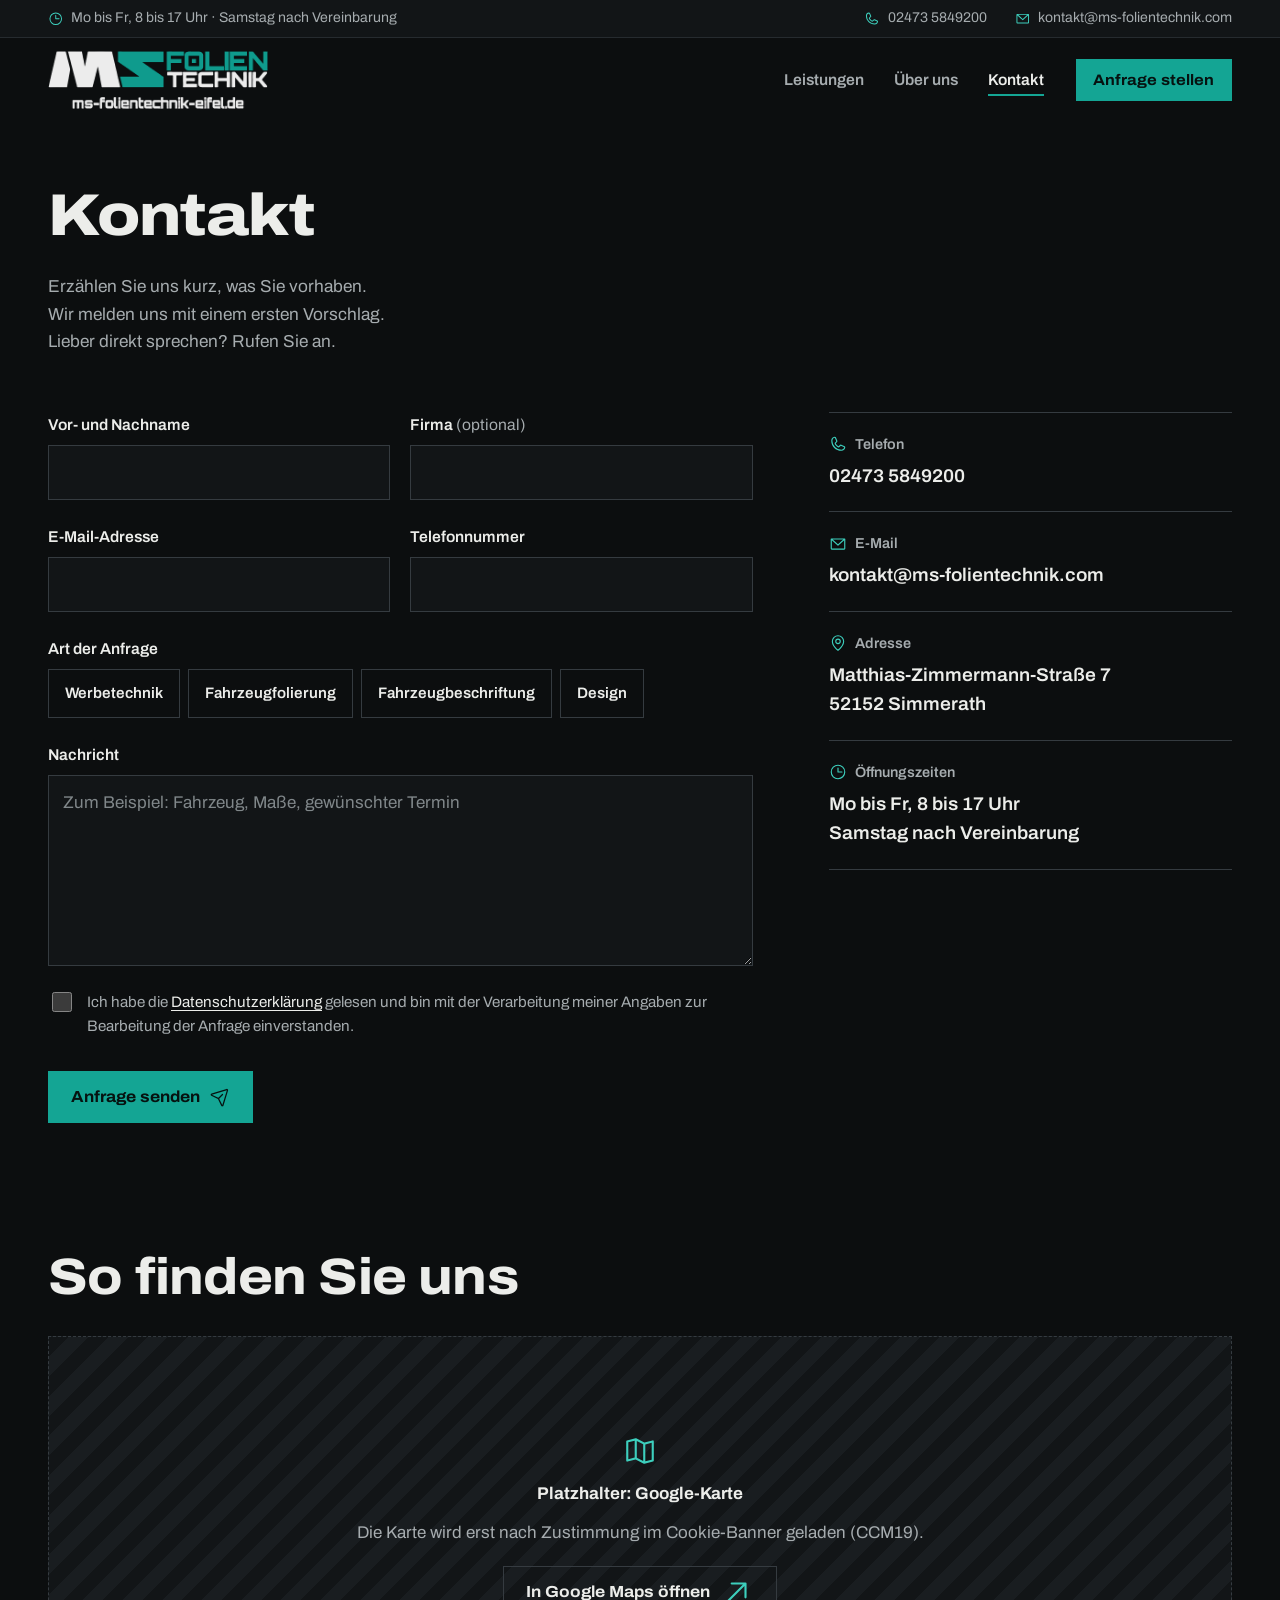
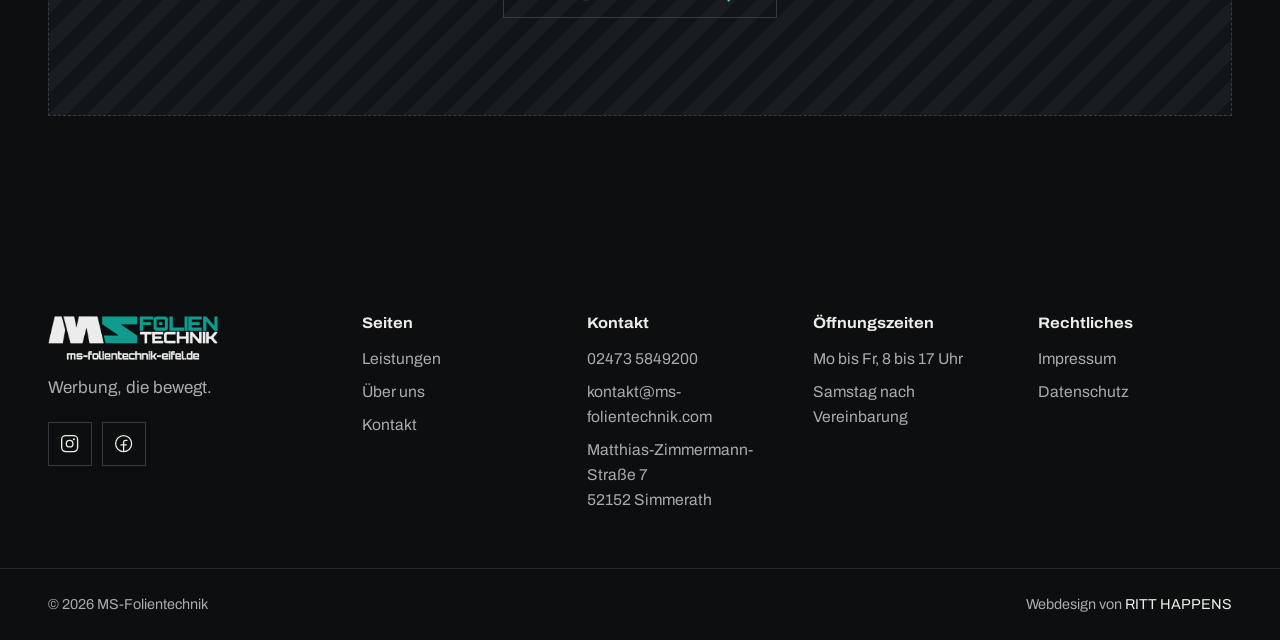
==== kontakt.html @ 41f5b74d "Über uns und Kontakt mit Formular, Öffnungszeiten im Footer, Bildplatzhalter Co-Authored-By: Claude " ====
<!doctype html>
<html lang="de">
<head>
  <meta charset="utf-8">
  <meta name="viewport" content="width=device-width, initial-scale=1">
  <title>Kontakt | MS-Folientechnik Simmerath</title>
  <meta name="description" content="Kontakt zu MS-Folientechnik in Simmerath: Telefon 02473 5849200, kontakt@ms-folientechnik.com, Matthias-Zimmermann-Straße 7. Jetzt Anfrage stellen.">
  <meta name="theme-color" content="#0c0e0f">
  <meta property="og:title" content="Kontakt | MS-Folientechnik Simmerath">
  <meta property="og:description" content="Fahrzeugfolierung und Werbetechnik aus Simmerath in der Eifel.">
  <meta property="og:image" content="assets/img/ms-firmenfahrzeug-1200.webp">
  <link rel="preload" href="assets/fonts/archivo-var.woff2" as="font" type="font/woff2" crossorigin>
  <link rel="stylesheet" href="assets/css/style.css">
  <script>document.documentElement.classList.add('js');</script>
</head>
<body>
  <a class="skip" href="#inhalt">Zum Inhalt springen</a>

  <header class="site-header" data-header>
    <div class="topbar">
      <div class="shell topbar-inner">
        <p class="topbar-hours">
          <svg class="ico" aria-hidden="true"><use href="assets/img/icons.svg#i-clock"/></svg>
          <span>Mo bis Fr, 8 bis 17 Uhr<span class="topbar-sat"> · Samstag nach Vereinbarung</span></span>
        </p>
        <div class="topbar-contact">
          <a href="tel:+4924735849200">
            <svg class="ico" aria-hidden="true"><use href="assets/img/icons.svg#i-phone"/></svg>
            <span>02473 5849200</span>
          </a>
          <a class="topbar-mail" href="mailto:kontakt@ms-folientechnik.com">
            <svg class="ico" aria-hidden="true"><use href="assets/img/icons.svg#i-envelope-simple"/></svg>
            <span>kontakt@ms-folientechnik.com</span>
          </a>
        </div>
      </div>
    </div>
    <div class="shell header-inner">
      <a class="brand" href="index.html" aria-label="MS-Folientechnik, zur Startseite">
        <img src="assets/img/ms-folientechnik-logo-480.png" width="480" height="126" alt="MS-Folientechnik">
      </a>
      <nav class="nav" aria-label="Hauptnavigation">
        <ul class="nav-list" id="nav-list">
          <li><a href="leistungen.html">Leistungen</a></li>
          <li><a href="ueber-uns.html">Über uns</a></li>
          <li><a href="kontakt.html" aria-current="page">Kontakt</a></li>
          <li class="nav-mobile-only"><a href="tel:+4924735849200">02473 5849200</a></li>
        </ul>
      </nav>
      <div class="header-actions">
        <a class="btn btn-primary btn-sm" href="kontakt.html">Anfrage stellen</a>
        <button class="nav-toggle" type="button" aria-expanded="false" aria-controls="nav-list" data-nav-toggle>
          <svg class="ico ico-open" aria-hidden="true"><use href="assets/img/icons.svg#i-list"/></svg>
          <svg class="ico ico-close" aria-hidden="true"><use href="assets/img/icons.svg#i-x"/></svg>
          <span class="sr-only">Menü</span>
        </button>
      </div>
    </div>
  </header>
  <div class="header-sentinel" data-header-sentinel aria-hidden="true"></div>

    <main id="inhalt">

    <section class="contact-page" aria-labelledby="page-title">
      <div class="shell">
        <div class="contact-page-head">
          <h1 id="page-title" class="page-title">Kontakt</h1>
          <p class="hero-lead">Erzählen Sie uns kurz, was Sie vorhaben. Wir melden uns mit einem ersten Vorschlag. Lieber direkt sprechen? Rufen Sie an.</p>
        </div>

        <div class="contact-page-grid">
          <form class="form" action="#" method="post" novalidate data-form>
            <div class="form-success" role="status" tabindex="-1" hidden data-form-success>
              <svg class="ico" aria-hidden="true"><use href="assets/img/icons.svg#i-check-circle"/></svg>
              <div>
                <strong>Danke für Ihre Anfrage.</strong>
                <p>Wir melden uns so bald wie möglich bei Ihnen.</p>
              </div>
            </div>

            <div class="form-grid">
              <div class="field">
                <label for="f-name">Vor- und Nachname</label>
                <input id="f-name" name="name" type="text" autocomplete="name" required>
                <p class="field-error" id="f-name-err" hidden>Bitte geben Sie Ihren Namen an.</p>
              </div>
              <div class="field">
                <label for="f-company">Firma <span class="opt">(optional)</span></label>
                <input id="f-company" name="firma" type="text" autocomplete="organization">
              </div>
              <div class="field">
                <label for="f-mail">E-Mail-Adresse</label>
                <input id="f-mail" name="email" type="email" autocomplete="email" required>
                <p class="field-error" id="f-mail-err" hidden>Bitte geben Sie eine gültige E-Mail-Adresse an.</p>
              </div>
              <div class="field">
                <label for="f-phone">Telefonnummer</label>
                <input id="f-phone" name="telefon" type="tel" autocomplete="tel" required>
                <p class="field-error" id="f-phone-err" hidden>Bitte geben Sie eine Telefonnummer an, unter der wir Sie erreichen.</p>
              </div>
              <fieldset class="field field-full">
                <legend>Art der Anfrage</legend>
                <div class="choices">
                  <label class="choice"><input type="radio" name="art" value="Werbetechnik" required><span>Werbetechnik</span></label>
                  <label class="choice"><input type="radio" name="art" value="Fahrzeugfolierung"><span>Fahrzeugfolierung</span></label>
                  <label class="choice"><input type="radio" name="art" value="Fahrzeugbeschriftung"><span>Fahrzeugbeschriftung</span></label>
                  <label class="choice"><input type="radio" name="art" value="Design"><span>Design</span></label>
                </div>
                <p class="field-error" id="f-art-err" hidden>Bitte wählen Sie aus, worum es geht.</p>
              </fieldset>
              <div class="field field-full">
                <label for="f-msg">Nachricht</label>
                <textarea id="f-msg" name="nachricht" rows="6" required placeholder="Zum Beispiel: Fahrzeug, Maße, gewünschter Termin"></textarea>
                <p class="field-error" id="f-msg-err" hidden>Bitte beschreiben Sie kurz Ihr Anliegen.</p>
              </div>
              <div class="field field-full">
                <label class="check">
                  <input type="checkbox" name="datenschutz" required>
                  <span>Ich habe die <a href="datenschutz.html">Datenschutzerklärung</a> gelesen und bin mit der Verarbeitung meiner Angaben zur Bearbeitung der Anfrage einverstanden.</span>
                </label>
                <p class="field-error" id="f-dsgvo-err" hidden>Bitte bestätigen Sie die Datenschutzerklärung.</p>
              </div>
            </div>
            <button class="btn btn-primary form-submit" type="submit">
              Anfrage senden
              <svg class="ico" aria-hidden="true"><use href="assets/img/icons.svg#i-paper-plane-tilt"/></svg>
            </button>
          </form>

          <aside class="contact-aside" aria-label="Kontaktdaten">
            <dl class="aside-facts">
              <div>
                <dt><svg class="ico" aria-hidden="true"><use href="assets/img/icons.svg#i-phone"/></svg>Telefon</dt>
                <dd><a href="tel:+4924735849200">02473 5849200</a></dd>
              </div>
              <div>
                <dt><svg class="ico" aria-hidden="true"><use href="assets/img/icons.svg#i-envelope-simple"/></svg>E-Mail</dt>
                <dd><a href="mailto:kontakt@ms-folientechnik.com">kontakt@ms-folientechnik.com</a></dd>
              </div>
              <div>
                <dt><svg class="ico" aria-hidden="true"><use href="assets/img/icons.svg#i-map-pin"/></svg>Adresse</dt>
                <dd>Matthias-Zimmermann-Straße 7<br>52152 Simmerath</dd>
              </div>
              <div>
                <dt><svg class="ico" aria-hidden="true"><use href="assets/img/icons.svg#i-clock"/></svg>Öffnungszeiten</dt>
                <dd>Mo bis Fr, 8 bis 17 Uhr<br>Samstag nach Vereinbarung</dd>
              </div>
            </dl>
          </aside>
        </div>
      </div>
    </section>

    <section class="map-section" aria-labelledby="map-title">
      <div class="shell">
        <h2 id="map-title">So finden Sie uns</h2>
        <div class="map-slot">
          <svg class="ico" aria-hidden="true"><use href="assets/img/icons.svg#i-map-trifold"/></svg>
          <strong>Platzhalter: Google-Karte</strong>
          <p>Die Karte wird erst nach Zustimmung im Cookie-Banner geladen (CCM19).</p>
          <a class="btn btn-ghost" href="https://www.google.com/maps/search/?api=1&amp;query=MS-Folientechnik+Matthias-Zimmermann-Stra%C3%9Fe+7+52152+Simmerath" target="_blank" rel="noopener">
            In Google Maps öffnen
            <svg class="ico" aria-hidden="true"><use href="assets/img/icons.svg#i-arrow-up-right"/></svg>
          </a>
        </div>
      </div>
    </section>
  </main>

  <footer class="site-footer">
    <div class="shell footer-grid">
      <div class="footer-brand">
        <img src="assets/img/ms-folientechnik-logo-480.png" width="480" height="126" alt="MS-Folientechnik" loading="lazy">
        <p>Werbung, die bewegt.</p>
        <div class="social">
          <a href="https://www.instagram.com/msfolientechnik/" target="_blank" rel="noopener" aria-label="MS-Folientechnik auf Instagram"><svg class="ico" aria-hidden="true"><use href="assets/img/icons.svg#i-instagram-logo"/></svg></a>
          <a href="https://www.facebook.com/MSFolientechnik/" target="_blank" rel="noopener" aria-label="MS-Folientechnik auf Facebook"><svg class="ico" aria-hidden="true"><use href="assets/img/icons.svg#i-facebook-logo"/></svg></a>
        </div>
      </div>
      <nav aria-label="Footer-Navigation">
        <h2 class="footer-title">Seiten</h2>
        <ul>
          <li><a href="leistungen.html">Leistungen</a></li>
          <li><a href="ueber-uns.html">Über uns</a></li>
          <li><a href="kontakt.html">Kontakt</a></li>
        </ul>
      </nav>
      <div>
        <h2 class="footer-title">Kontakt</h2>
        <ul>
          <li><a href="tel:+4924735849200">02473 5849200</a></li>
          <li><a href="mailto:kontakt@ms-folientechnik.com">kontakt@ms-folientechnik.com</a></li>
          <li>Matthias-Zimmermann-Straße 7<br>52152 Simmerath</li>
        </ul>
      </div>
      <div>
        <h2 class="footer-title">Öffnungszeiten</h2>
        <ul>
          <li>Mo bis Fr, 8 bis 17 Uhr</li>
          <li>Samstag nach Vereinbarung</li>
        </ul>
      </div>
      <div>
        <h2 class="footer-title">Rechtliches</h2>
        <ul>
          <li><a href="impressum.html">Impressum</a></li>
          <li><a href="datenschutz.html">Datenschutz</a></li>
        </ul>
      </div>
    </div>
    <div class="shell footer-bottom">
      <p>© <span data-year>2026</span> MS-Folientechnik</p>
      <p>Webdesign von <a href="https://ritt-happens.de" rel="noopener">RITT HAPPENS</a></p>
    </div>
  </footer>

  <script src="assets/js/main.js" defer></script>
</body>
</html>
---- assets/css/style.css ----
/* MS-Folientechnik | Startseite
   Welt: die eigene Fahrzeug-Livery. Werkstattschwarz, Folienweiß, Logo-Türkis,
   45-Grad-Schnittkanten, harte Ecken. */

@font-face {
  font-family: "Archivo";
  src: url("../fonts/archivo-var.woff2") format("woff2-variations"),
       url("../fonts/archivo-var.woff2") format("woff2");
  font-weight: 100 900;
  font-stretch: 62% 125%;
  font-style: normal;
  font-display: swap;
}

@property --p {
  syntax: "<number>";
  inherits: true;
  initial-value: 1;
}

:root {
  --bg: #0c0e0f;
  --bg-2: #121517;
  --bg-3: #191d20;
  --line: #262b2f;
  --line-strong: #353b40;
  --text: #ecedea;
  --muted: #a6acaf;
  --teal: #14a594;
  --teal-ink: #3dcfbd;
  --teal-deep: #0f8a7c;
  --error: #ff9585;
  --on-teal: #061210;

  --font: "Archivo", "Helvetica Neue", Arial, sans-serif;

  --shell: 1360px;
  --gutter: clamp(16px, 4vw, 48px);
  --section: clamp(72px, 10vw, 136px);
  --cut: 36px;

  --ease-out: cubic-bezier(0.16, 1, 0.3, 1);
  --topbar-h: 38px;
  --header-h: 122px;
}

*, *::before, *::after { box-sizing: border-box; }

html {
  -webkit-text-size-adjust: 100%;
  scroll-behavior: smooth;
  scroll-padding-top: calc(var(--header-h) + 16px);
  color-scheme: dark;
  scrollbar-color: var(--line-strong) var(--bg);
}

body {
  margin: 0;
  background: var(--bg);
  color: var(--text);
  font-family: var(--font);
  font-size: 1.0625rem;
  line-height: 1.6;
  font-stretch: 100%;
  text-rendering: optimizeLegibility;
  -webkit-font-smoothing: antialiased;
  overflow-x: clip;
}

::selection { background: var(--teal); color: var(--on-teal); }

[hidden] { display: none !important; }
img { display: block; max-width: 100%; height: auto; }
a { color: inherit; text-underline-offset: 0.2em; text-decoration-thickness: 1px; }
h1, h2, h3, p, ul, ol, dl, dd, figure { margin: 0; }
ul, ol { padding: 0; list-style: none; }

:focus-visible {
  outline: 2px solid var(--teal-ink);
  outline-offset: 3px;
}

.sr-only {
  position: absolute; width: 1px; height: 1px; padding: 0; margin: -1px;
  overflow: hidden; clip: rect(0 0 0 0); white-space: nowrap; border: 0;
}

.skip {
  position: absolute; left: 16px; top: -60px; z-index: 100;
  background: var(--teal); color: var(--on-teal); padding: 10px 16px; font-weight: 700;
}
.skip:focus { top: 12px; }

.shell {
  width: 100%;
  max-width: var(--shell);
  margin-inline: auto;
  padding-inline: var(--gutter);
}

.ico {
  width: 1.25em; height: 1.25em;
  fill: currentColor;
  flex: none;
}

/* Typografie */
h1, h2, h3 { font-weight: 760; letter-spacing: -0.015em; text-wrap: balance; }
h2 {
  font-size: clamp(2rem, 4vw, 3.4rem);
  line-height: 1.04;
  font-stretch: 112%;
}
h3 { font-size: 1.25rem; line-height: 1.2; font-stretch: 108%; }
p { text-wrap: pretty; }

/* Buttons */
.btn {
  display: inline-flex; align-items: center; gap: 0.6em;
  min-height: 52px; padding: 0 1.4em;
  font: inherit; font-weight: 700; font-size: 1rem; font-stretch: 108%;
  text-decoration: none; white-space: nowrap; cursor: pointer;
  border: 1.5px solid transparent;
  transition: background-color .25s var(--ease-out), color .25s var(--ease-out), border-color .25s var(--ease-out), transform .2s var(--ease-out);
}
.btn .ico { transition: transform .3s var(--ease-out); }
.btn:hover .ico:last-child { transform: translateX(3px); }
.btn:active { transform: translateY(1px); }
.btn-sm { min-height: 42px; padding: 0 1.1em; font-size: .95rem; }

.btn-primary { background: var(--teal); color: var(--on-teal); }
.btn-primary:hover { background: var(--teal-ink); }
.btn-ghost { border-color: var(--line-strong); color: var(--text); }
.btn-ghost:hover { border-color: var(--text); }
.btn-dark { background: var(--bg); color: var(--text); }
.btn-dark:hover { background: #000; color: var(--teal-ink); }
.btn-outline-dark { border-color: rgba(6, 18, 16, .55); color: var(--on-teal); }
.btn-outline-dark:hover { border-color: var(--on-teal); background: rgba(6, 18, 16, .08); }

.link-arrow {
  display: inline-flex; align-items: center; gap: .5em;
  font-weight: 700; font-stretch: 108%; color: var(--teal-ink);
  text-decoration: none;
}
.link-arrow .ico { transition: transform .3s var(--ease-out); }
.link-arrow:hover { text-decoration: underline; }
.link-arrow:hover .ico { transform: translateX(4px); }

/* Header */
.site-header {
  position: fixed; inset: 0 0 auto 0; z-index: 50;
  height: var(--header-h);
  background: var(--bg);
  transition: background-color .3s var(--ease-out), border-color .3s var(--ease-out);
  border-bottom: 1px solid transparent;
}
.site-header.is-solid {
  background: rgba(12, 14, 15, .92);
  backdrop-filter: saturate(140%) blur(10px);
  -webkit-backdrop-filter: saturate(140%) blur(10px);
  border-bottom-color: var(--line);
}
.header-sentinel { position: absolute; top: 0; height: 80px; width: 1px; pointer-events: none; }
.topbar {
  height: var(--topbar-h);
  background: var(--bg-2);
  border-bottom: 1px solid var(--line);
  font-size: .88rem; color: var(--muted);
}
.topbar-inner { height: 100%; display: flex; align-items: center; justify-content: space-between; gap: 24px; }
.topbar-hours, .topbar-contact a { display: inline-flex; align-items: center; gap: 8px; }
.topbar .ico { width: 1.1em; height: 1.1em; color: var(--teal-ink); }
.topbar-contact { display: flex; gap: 28px; }
.topbar-contact a { text-decoration: none; font-variant-numeric: tabular-nums; transition: color .2s; }
.topbar-contact a:hover { color: var(--text); }
.header-inner { height: calc(var(--header-h) - var(--topbar-h)); display: flex; align-items: center; gap: 32px; }
.brand img { width: 220px; height: auto; }
.nav { margin-left: auto; }
.nav-list { display: flex; gap: 30px; }
.nav-list a {
  text-decoration: none; font-weight: 600; font-size: .98rem; color: var(--muted);
  transition: color .2s;
  padding-block: 8px;
}
.nav-list a:hover { color: var(--text); }
.nav-mobile-only { display: none; }
.header-actions { display: flex; align-items: center; gap: 20px; }
.nav-toggle {
  display: none; background: none; border: 1px solid var(--line-strong); color: var(--text);
  width: 44px; height: 44px; align-items: center; justify-content: center; cursor: pointer;
}
.nav-toggle .ico-close { display: none; }

/* Hero */
.hero {
  position: relative;
  min-height: min(100dvh, 920px);
  display: flex; align-items: center;
  padding-top: calc(var(--header-h) + 32px);
  padding-bottom: 64px;
  overflow: hidden;
  isolation: isolate;
}
.hero-grid {
  display: grid;
  grid-template-columns: minmax(0, 5fr) minmax(0, 7fr);
  align-items: center;
  gap: 24px;
}
.hero-copy { position: relative; z-index: 2; }
.hero-title {
  font-size: clamp(2.8rem, 5.6vw, 5.6rem);
  line-height: .96;
  font-weight: 830;
  font-stretch: 118%;
  letter-spacing: -0.02em;
  text-transform: uppercase;
  text-wrap: initial;
}
.hero-lead {
  margin-top: 28px;
  max-width: 34ch;
  font-size: clamp(1.08rem, 1.3vw, 1.25rem);
  color: var(--muted);
}
.hero-actions { margin-top: 36px; display: flex; flex-wrap: wrap; gap: 12px; }
.hero-actions .btn-ghost { font-variant-numeric: tabular-nums; }

.hero-media {
  position: relative;
  margin-right: calc(-1 * var(--gutter) - max(0px, (100vw - var(--shell)) / 2));
  background: var(--bg-3);
}
.hero-media img { width: 100%; aspect-ratio: 1.91; object-fit: cover; object-position: 40% 55%; }

/* Schräger Bildanschnitt: Bildkante und türkises Band teilen exakt denselben Winkel */
:root { --slant: -22deg; --slant-gap: 14px; --slant-w: clamp(52px, 5.4vw, 88px); }
.slant-wrap { position: relative; isolation: isolate; }
.slant-stripe {
  position: absolute; z-index: -1;
  top: -100vh; bottom: -100vh;
  left: calc(-1 * (var(--slant-gap) + var(--slant-w)));
  width: var(--slant-w);
  background: var(--teal);
  transform: skewX(var(--slant));
  transform-origin: 0 calc(100% - 100vh);
  pointer-events: none;
}
.slant { transform: skewX(var(--slant)); transform-origin: 0 100%; }
.slant > img { transform: skewX(calc(-1 * var(--slant))); transform-origin: 0 100%; }

/* Folie aufziehen: Hero-Bild wird einmal diagonal freigelegt */
.wipe { position: relative; overflow: hidden; }
.wipe img {
  clip-path: polygon(0 0, calc(var(--p) * 130%) 0, calc(var(--p) * 130% - 30%) 100%, 0 100%);
}
@media (prefers-reduced-motion: no-preference) {
  .js .wipe:not(.is-in) { --p: 0; }
  .js .wipe { transition: --p 1.3s var(--ease-out) .15s; }
  .js .hero-copy > * { animation: rise .9s var(--ease-out) both; }
  .js .hero-copy > :nth-child(2) { animation-delay: .08s; }
  .js .hero-copy > :nth-child(3) { animation-delay: .16s; }
}
@keyframes rise {
  from { opacity: 0; transform: translateY(12px); }
  to { opacity: 1; transform: none; }
}

/* Sections */
.section { padding-block: var(--section); }
.section-head { max-width: 760px; }
.section-head p { margin-top: 20px; color: var(--muted); max-width: 58ch; font-size: 1.12rem; }

/* Leistungen: Bento */
.services { background: var(--bg); }
.bento {
  margin-top: 56px;
  display: grid;
  grid-template-columns: repeat(12, minmax(0, 1fr));
  gap: 20px;
}
.tile { min-width: 0; }
.tile-link { display: flex; flex-direction: column; height: 100%; text-decoration: none; }
.tile-media {
  background: var(--bg-3);
}
.tile-media img {
  width: 100%; height: 100%; object-fit: cover;
  transition: transform .8s var(--ease-out);
}
.tile-link:hover .tile-media img { transform: scale(1.04); }
.tile-body { padding: 20px 0 8px; }
.tile-body h3 { display: flex; align-items: center; gap: 10px; }
.tile-body p { margin-top: 8px; color: var(--muted); font-size: 1rem; max-width: 46ch; }
.tile-link:hover h3 { color: var(--teal-ink); }

.tile-xl { grid-column: 1 / span 6; grid-row: span 2; }
.tile-xl .tile-media { flex: 1; min-height: 420px; }
.tile-xl .tile-media img { object-position: 50% 62%; }
.tile-xl .tile-body h3 { font-size: 1.6rem; }
.tile-wide { grid-column: 7 / span 6; }
.tile-wide .tile-media { aspect-ratio: 16 / 8; }
.tile-wide:nth-child(2) .tile-media img { object-position: 50% 60%; }
.tile-wide:nth-child(3) .tile-media img { object-position: 50% 70%; }
.tile-mid { grid-column: span 5; }
.tile-narrow { grid-column: span 3; }
.tile-mid .tile-media, .tile-narrow .tile-media { height: 300px; }
.tile:nth-child(6) { grid-column: span 4; }
.tile:nth-child(6) .tile-media img { object-position: 30% 45%; }

.extras {
  margin-top: 40px;
  display: grid;
  grid-template-columns: auto 1fr auto;
  align-items: center;
  gap: 24px 32px;
  padding: 28px 0 0;
  border-top: 1px solid var(--line);
}
.extras-label { font-weight: 700; font-stretch: 108%; }
.chips { display: flex; flex-wrap: wrap; gap: 8px; }
.chips a {
  display: block; padding: 7px 14px;
  border: 1px solid var(--line-strong);
  font-size: .95rem; color: var(--muted); text-decoration: none;
  transition: color .2s, border-color .2s;
}
.chips a:hover { color: var(--text); border-color: var(--teal); }

/* Projekte: Galerie-Schiene */
.projects { background: var(--bg-2); overflow: hidden; }
.projects-head { display: flex; align-items: end; justify-content: space-between; gap: 24px; }
.rail-controls { display: flex; gap: 8px; }
.rail-btn {
  width: 52px; height: 52px; display: grid; place-items: center;
  background: transparent; color: var(--text); border: 1px solid var(--line-strong);
  cursor: pointer; transition: background-color .2s, color .2s, border-color .2s;
}
.rail-btn:hover { background: var(--teal); border-color: var(--teal); color: var(--on-teal); }
.rail-btn[disabled] { opacity: .35; cursor: default; background: transparent; color: var(--text); border-color: var(--line-strong); }
.rail {
  margin-top: 48px;
  display: grid;
  grid-auto-flow: column;
  grid-auto-columns: clamp(280px, 38vw, 560px);
  gap: 20px;
  overflow-x: auto;
  scroll-snap-type: x mandatory;
  scroll-padding-inline: max(var(--gutter), (100vw - var(--shell)) / 2 + var(--gutter));
  padding-inline: max(var(--gutter), (100vw - var(--shell)) / 2 + var(--gutter));
  padding-bottom: 8px;
  scrollbar-width: none;
}
.rail::-webkit-scrollbar { display: none; }
.rail-item { scroll-snap-align: start; }
.rail-media {
  aspect-ratio: 4 / 5; overflow: hidden; background: var(--bg-3);
}
.rail-media img { width: 100%; height: 100%; object-fit: cover; transition: transform .8s var(--ease-out); }
.rail-item:hover .rail-media img { transform: scale(1.04); }
.rail-item figcaption { margin-top: 18px; display: grid; gap: 2px; }
.rail-item figcaption strong { font-stretch: 108%; font-size: 1.1rem; }
.rail-item figcaption span { color: var(--muted); }

/* Vorteile */
.values { position: relative; isolation: isolate; overflow: hidden; }
.values-grid {
  display: grid;
  grid-template-columns: minmax(0, 4fr) minmax(0, 8fr);
  gap: 48px 64px;
  align-items: start;
}
.values-grid h2 { position: sticky; top: calc(var(--header-h) + 40px); }
.values-list {
  display: grid; grid-template-columns: repeat(2, minmax(0, 1fr));
  gap: 0 40px;
}
.values-list li {
  padding: 32px 32px 32px 0;
  border-top: 1px solid var(--line-strong);
}
.values-list li:first-child { grid-column: 1 / -1; }
.values-list li:first-child p { max-width: 54ch; }
.values-list .ico { width: 30px; height: 30px; color: var(--teal-ink); }
.values-list h3 { margin-top: 18px; }
.values-list p { margin-top: 8px; color: var(--muted); }

/* Ablauf */
.process { background: var(--bg-2); }
.steps {
  margin-top: 56px;
  display: grid; grid-template-columns: repeat(4, minmax(0, 1fr));
  gap: 32px;
  counter-reset: none;
  position: relative;
}
.steps li { position: relative; padding-top: 40px; }
.steps li::before {
  content: "";
  position: absolute; left: 0; top: 0;
  width: 12px; height: 12px; top: 5px;
  background: var(--teal);
}
.steps li::after {
  content: "";
  position: absolute; left: 24px; right: -20px; top: 10px;
  height: 1px; background: var(--line-strong);
}
.steps li:last-child::after { display: none; }
.steps h3 { font-size: 1.4rem; }
.steps p { margin-top: 10px; color: var(--muted); max-width: 30ch; }

/* Über uns */
.about-grid {
  display: grid;
  grid-template-columns: minmax(0, 5fr) minmax(0, 6fr);
  gap: clamp(32px, 6vw, 96px);
  align-items: center;
}
.about-media {
  aspect-ratio: 4 / 4.4;
}
.about-media img { width: 100%; height: 100%; object-fit: cover; object-position: 50% 30%; }
.about-copy p { margin-top: 20px; color: var(--muted); max-width: 56ch; font-size: 1.1rem; }
.about-copy p:first-of-type { color: var(--text); }
.about-copy .link-arrow { margin-top: 28px; }

/* Bewertungen (Platzhalter) */
.reviews { padding-top: 0; }
.reviews-slot {
  margin-top: 40px;
  min-height: 220px;
  display: flex; flex-direction: column; align-items: center; justify-content: center; gap: 14px;
  border: 1.5px dashed var(--line-strong);
  color: var(--muted); text-align: center; padding: 32px;
}
.reviews-slot .ico { width: 34px; height: 34px; color: var(--text); }

/* Kontakt */
.contact {
  background: var(--teal);
  color: var(--on-teal);
  clip-path: polygon(0 56px, 100% 0, 100% 100%, 0 100%);
  padding-block: calc(var(--section) + 40px) var(--section);
}
.contact ::selection { background: var(--on-teal); color: var(--teal); }
.contact :focus-visible { outline-color: var(--on-teal); }
.contact-grid {
  display: grid;
  grid-template-columns: minmax(0, 7fr) minmax(0, 5fr);
  gap: 48px 80px;
  align-items: end;
}
.contact h2 { font-size: clamp(2.2rem, 4.6vw, 4rem); }
.contact-copy p { margin-top: 20px; max-width: 48ch; font-size: 1.15rem; color: #0b2622; }
.contact-actions { margin-top: 32px; display: flex; flex-wrap: wrap; gap: 12px; }
.contact-facts { display: grid; gap: 22px; }
.contact-facts div { border-top: 1px solid rgba(6, 18, 16, .3); padding-top: 14px; }
.contact-facts dt {
  display: flex; align-items: center; gap: 8px;
  font-weight: 700; font-size: .9rem; color: #0b2622;
}
.contact-facts dd { margin-top: 4px; font-size: 1.1rem; font-weight: 600; }
.contact-facts a { text-decoration: none; }
.contact-facts a:hover { text-decoration: underline; }

/* Footer */
.site-footer { background: var(--bg); padding-top: 72px; }
.footer-grid {
  display: grid;
  grid-template-columns: minmax(0, 3.2fr) repeat(4, minmax(0, 2.2fr));
  gap: 40px 32px;
}
.footer-brand img { width: 170px; }
.footer-brand p { margin-top: 14px; color: var(--muted); }
.social { margin-top: 20px; display: flex; gap: 10px; }
.social a {
  width: 44px; height: 44px; display: grid; place-items: center;
  border: 1px solid var(--line-strong); color: var(--text);
  transition: background-color .2s, color .2s, border-color .2s;
}
.social a:hover { background: var(--teal); color: var(--on-teal); border-color: var(--teal); }
.footer-title { font-size: .95rem; font-stretch: 108%; font-weight: 700; letter-spacing: 0; }
.site-footer ul { margin-top: 14px; display: grid; gap: 8px; color: var(--muted); font-size: .98rem; }
.site-footer ul a { text-decoration: none; }
.site-footer ul a:hover { color: var(--text); text-decoration: underline; }
.footer-bottom {
  margin-top: 56px; padding-block: 24px;
  border-top: 1px solid var(--line);
  display: flex; justify-content: space-between; gap: 16px; flex-wrap: wrap;
  color: var(--muted); font-size: .9rem;
}
.footer-bottom a { color: var(--text); text-decoration: none; }
.footer-bottom a:hover { text-decoration: underline; }

/* Responsive */
@media (max-width: 1180px) {
  .nav-list { gap: 22px; }
}

@media (max-width: 959px) {
  :root { --topbar-h: 34px; --header-h: 104px; --cut: 26px; }
  .brand img { width: 168px; }
  .topbar-contact .topbar-mail, .topbar-sat { display: none; }
  .topbar { font-size: .82rem; }
  .nav-toggle { display: inline-flex; }
  .header-actions .btn-sm { display: none; }
  .nav {
    position: fixed; inset: var(--header-h) 0 auto 0;
    background: var(--bg); border-bottom: 1px solid var(--line);
    visibility: hidden; opacity: 0; transform: translateY(-8px);
    transition: opacity .25s var(--ease-out), transform .25s var(--ease-out), visibility .25s;
  }
  .nav-open .nav { visibility: visible; opacity: 1; transform: none; }
  .nav-open .site-header { background: var(--bg); border-bottom-color: var(--line); }
  .nav-open .nav-toggle .ico-open { display: none; }
  .nav-open .nav-toggle .ico-close { display: block; }
  .nav-list { flex-direction: column; gap: 0; padding: 8px var(--gutter) 24px; }
  .nav-list a { display: block; padding: 14px 0; font-size: 1.2rem; color: var(--text); border-bottom: 1px solid var(--line); }
  .nav-mobile-only { display: block; }
  .nav-mobile-only a { color: var(--teal-ink); border-bottom: 0; }

  .slant, .slant > img { transform: none; }
  .slant-stripe { display: none; }
  .hero { min-height: 0; padding-top: calc(var(--header-h) + 40px); padding-bottom: 0; align-items: flex-start; }
  .hero-grid { grid-template-columns: 1fr; gap: 40px; }
  .hero-media {
    margin-inline: calc(-1 * var(--gutter));
    clip-path: polygon(0 12%, 100% 0, 100% 100%, 0 100%);
  }

  .bento { grid-template-columns: 1fr 1fr; gap: 16px; margin-top: 40px; }
  .tile-xl, .tile-wide, .tile-mid, .tile-narrow, .tile:nth-child(6) { grid-column: span 2; grid-row: auto; }
  .tile-xl .tile-media { min-height: 0; aspect-ratio: 4 / 3.4; flex: none; }
  .tile-mid .tile-media, .tile-narrow .tile-media { height: auto; aspect-ratio: 16 / 10; }
  .tile-mid:nth-child(4), .tile-narrow { grid-column: span 1; }
  .tile-mid:nth-child(4) .tile-media, .tile-narrow .tile-media { aspect-ratio: 4 / 5; }
  .extras { grid-template-columns: 1fr; }

  .rail { grid-auto-columns: 78%; margin-top: 32px; }

  .values-grid { grid-template-columns: 1fr; gap: 24px; }
  .values-grid h2 { position: static; }

  .steps { grid-template-columns: 1fr 1fr; gap: 40px 24px; }
  .steps li:nth-child(2)::after { display: none; }

  .about-grid { grid-template-columns: 1fr; }
  .about-media { aspect-ratio: 4 / 3; }

  .contact { clip-path: polygon(0 32px, 100% 0, 100% 100%, 0 100%); }
  .contact-grid { grid-template-columns: 1fr; align-items: start; }

  .footer-grid { grid-template-columns: 1fr 1fr; }
  .footer-brand { grid-column: 1 / -1; }
}

@media (max-width: 639px) {
  body { font-size: 1rem; }
  .tile-mid:nth-child(4), .tile-narrow { grid-column: span 2; }
  .tile-mid:nth-child(4) .tile-media, .tile-narrow .tile-media { aspect-ratio: 16 / 10; }
  .tile-body { padding: 18px 18px 22px; }
  .values-list { grid-template-columns: 1fr; }
  .values-list li { padding-right: 0; }
  .steps { grid-template-columns: 1fr; }
  .steps li::after { display: none; }
  .projects-head { align-items: center; }
  .rail-btn { width: 44px; height: 44px; }
  .hero-actions .btn { flex: 1 1 auto; justify-content: center; }
  .contact-actions .btn { flex: 1 1 auto; justify-content: center; }
  .footer-grid { grid-template-columns: 1fr; }
}

/* ===== Unterseiten ===== */
.nav-list a[aria-current="page"] { color: var(--text); box-shadow: inset 0 -2px 0 var(--teal); }

.page-hero {
  position: relative; isolation: isolate; overflow: hidden;
  padding: calc(var(--header-h) + clamp(40px, 5vw, 72px)) 0 clamp(40px, 5vw, 72px);
}
.page-hero-grid {
  display: grid; grid-template-columns: minmax(0, 6fr) minmax(0, 6fr);
  gap: 48px; align-items: center;
}
.page-title {
  font-size: clamp(2.4rem, 4.6vw, 4.4rem);
  line-height: 1; font-weight: 830; font-stretch: 116%;
  letter-spacing: -0.02em;
}
.page-hero-media {
  margin-right: calc(-1 * var(--gutter) - max(0px, (100vw - var(--shell)) / 2));
  background: var(--bg-3);
}
.page-hero-media img { width: 100%; aspect-ratio: 16 / 10; object-fit: cover; object-position: 60% 40%; }


.group [id] { scroll-margin-top: calc(var(--header-h) + 80px); }
.group-alt { background: var(--bg-2); }
.group-head { max-width: 760px; }
.group-head h2 { font-size: clamp(2.2rem, 4.6vw, 3.8rem); }
.group-head p { margin-top: 18px; color: var(--muted); font-size: 1.12rem; max-width: 58ch; }

.feature { display: flex; flex-direction: column; min-width: 0; }
.feature-media {
  background: var(--bg-3); aspect-ratio: 4 / 3;
}
.feature-media img { width: 100%; height: 100%; object-fit: cover; }
.feature-media-square { aspect-ratio: 1; }
.feature-body { padding: 22px 0 8px; }
.feature-body h3 { font-size: 1.55rem; }
.feature-body p { margin-top: 10px; color: var(--muted); max-width: 56ch; }
.tags { margin-top: 14px; display: flex; flex-wrap: wrap; gap: 4px 18px; font-size: .92rem; font-weight: 600; color: var(--text); }
.tags li { display: inline-flex; align-items: center; gap: 8px; }
.tags li::before { content: ""; width: 6px; height: 6px; background: var(--teal); }

.feature-pair { margin-top: 48px; display: grid; grid-template-columns: 1fr 1fr; gap: 20px; }
.feature-pair #fahrzeugfolierung .feature-media img { object-position: 50% 62%; }
.feature-pair #fahrzeugbeschriftung .feature-media img { object-position: 50% 45%; }
.feature-pair-offset .feature-media { aspect-ratio: 4 / 3; }
.feature-pair-offset .feature:last-child .feature-media img { object-position: 50% 72%; }

.mini-grid { margin-top: 40px; display: grid; gap: 0 40px; }
.mini-grid-2 { grid-template-columns: 1fr 1fr; }
.mini { padding-block: 24px; border-top: 1px solid var(--line-strong); }
.mini h3 { font-size: 1.2rem; }
.mini p { margin-top: 8px; color: var(--muted); max-width: 52ch; }

.sign-feature {
  margin-top: 48px; display: grid; grid-template-columns: minmax(0, 7fr) minmax(0, 5fr);
  gap: 20px 48px; align-items: stretch;
}
.feature-lg .feature-media { aspect-ratio: 4 / 3; }
.sign-list { display: flex; flex-direction: column; justify-content: center; }
.sign-list .mini:last-child { border-bottom: 1px solid var(--line-strong); }

.design-bento {
  margin-top: 48px; display: grid; gap: 20px;
  grid-template-columns: repeat(12, minmax(0, 1fr));
}
.dtile { display: flex; flex-direction: column; min-width: 0; grid-column: span 3; }
.dtile-main { grid-column: span 6; grid-row: span 2; }
.dtile-main .feature-media { flex: 1; aspect-ratio: auto; min-height: 360px; }
.dtile-main .feature-media img { object-position: 30% 50%; }
.dtile .feature-body { padding: 18px 0 4px; }
.dtile:not(.dtile-main) .feature-body h3 { font-size: 1.25rem; }
.dtile-teal {
  grid-column: span 6;
  background: var(--teal); color: var(--on-teal);
  padding: 32px; justify-content: flex-end;
}
.dtile-teal h3 { font-size: 1.55rem; }
.dtile-teal p { margin-top: 10px; color: #0b2622; max-width: 48ch; }
.dtile-teal ::selection { background: var(--on-teal); color: var(--teal); }
.link-arrow-dark { color: var(--on-teal); margin-top: 20px; }

@media (max-width: 959px) {
  .page-hero-grid { grid-template-columns: 1fr; gap: 32px; }
  .page-hero-media { margin-inline: calc(-1 * var(--gutter)); clip-path: polygon(0 10%, 100% 0, 100% 100%, 0 100%); }
  .page-hero { padding-bottom: 0; }
  .feature-pair, .feature-pair-offset, .sign-feature { grid-template-columns: 1fr; }
  .mini-grid-2 { grid-template-columns: 1fr; }
  .design-bento { grid-template-columns: 1fr 1fr; }
  .dtile, .dtile-main, .dtile-teal { grid-column: span 2; grid-row: auto; }
  .dtile-main .feature-media { aspect-ratio: 3 / 2; min-height: 0; flex: none; }
  .dtile:nth-child(2), .dtile:nth-child(3) { grid-column: span 1; }
}
@media (max-width: 639px) {
  .dtile:nth-child(2), .dtile:nth-child(3) { grid-column: span 2; }
  .feature-body { padding: 20px 18px 24px; }
  .dtile-teal { padding: 24px 20px; }
}

/* ===== Über uns ===== */
.page-hero-media-top img { object-position: 50% 28%; }
.story-grid {
  display: grid; grid-template-columns: minmax(0, 4fr) minmax(0, 8fr); gap: 32px 64px;
}
.story-copy p { color: var(--muted); max-width: 62ch; font-size: 1.1rem; }
.story-copy p + p { margin-top: 20px; }
.story-copy .story-lead { color: var(--text); font-size: clamp(1.25rem, 1.8vw, 1.6rem); line-height: 1.45; font-stretch: 104%; }

.aims { background: var(--bg-2); }
.aims-grid { display: grid; grid-template-columns: 1fr 1fr; gap: 48px 64px; }
.aim { border-top: 2px solid var(--teal); padding-top: 28px; }
.aim h2 { font-size: 1.1rem; font-stretch: 108%; color: var(--teal-ink); letter-spacing: 0; }
.aim p { margin-top: 14px; font-size: clamp(1.5rem, 2.4vw, 2.1rem); line-height: 1.25; font-weight: 650; font-stretch: 106%; max-width: 26ch; }

.team-grid {
  display: grid; grid-template-columns: minmax(0, 5fr) minmax(0, 6fr);
  gap: clamp(32px, 6vw, 96px); align-items: center;
}
.team-copy p { margin-top: 20px; max-width: 56ch; }

.workshop-lead { margin-top: 20px; color: var(--muted); max-width: 58ch; font-size: 1.12rem; }
.workshop-grid {
  margin-top: 48px; display: grid; gap: 20px;
  grid-template-columns: minmax(0, 2fr) minmax(0, 1fr);
  grid-template-rows: 1fr 1fr;
}
.workshop-grid .ph-wide { grid-row: span 2; aspect-ratio: auto; min-height: 460px; }

/* Bildplatzhalter (vor Livegang durch echte Fotos ersetzen) */
.ph {
  display: flex; flex-direction: column; align-items: center; justify-content: center; gap: 10px;
  aspect-ratio: 1; padding: 28px; text-align: center;
  background: repeating-linear-gradient(135deg, var(--bg-2) 0 14px, var(--bg-3) 14px 28px);
  border: 1.5px dashed var(--line-strong);
  color: var(--muted);
}
.ph .ico { width: 34px; height: 34px; color: var(--teal-ink); }
.ph strong { color: var(--text); font-stretch: 106%; }
.ph span { max-width: 36ch; font-size: .95rem; }
.ph-portrait { aspect-ratio: 4 / 5; }
.ph-wide { aspect-ratio: 16 / 9; }
.ph-text { color: var(--muted); border-left: 2px dashed var(--line-strong); padding-left: 16px; }

/* ===== Kontakt ===== */
.contact-page { padding: calc(var(--header-h) + clamp(40px, 5vw, 72px)) 0 var(--section); }
.contact-page-head { max-width: 760px; }
.contact-page-grid {
  margin-top: 56px; display: grid;
  grid-template-columns: minmax(0, 7fr) minmax(0, 4fr);
  gap: 48px clamp(40px, 6vw, 96px); align-items: start;
}
.form-grid { display: grid; grid-template-columns: 1fr 1fr; gap: 24px 20px; }
.field { display: grid; gap: 8px; min-width: 0; border: 0; padding: 0; margin: 0; }
.field-full { grid-column: 1 / -1; }
.field label, .field legend { font-weight: 600; font-size: .98rem; padding: 0; }
.opt { color: var(--muted); font-weight: 400; }
.field input[type="text"], .field input[type="email"], .field input[type="tel"], .field textarea {
  width: 100%; font: inherit; color: var(--text);
  background: var(--bg-2); border: 1px solid var(--line-strong);
  padding: 13px 14px; min-height: 50px; border-radius: 0;
  transition: border-color .2s, background-color .2s;
}
.field textarea { resize: vertical; min-height: 150px; }
.field ::placeholder { color: #80878a; }
.field input:hover, .field textarea:hover { border-color: #4a5156; }
.field input:focus-visible, .field textarea:focus-visible { outline: 2px solid var(--teal-ink); outline-offset: 0; border-color: var(--teal-ink); }
.field [aria-invalid="true"] { border-color: var(--error); }
.field-error { color: var(--error); font-size: .92rem; }
.choices { display: flex; flex-wrap: wrap; gap: 8px; margin-top: 8px; }
.choice { position: relative; cursor: pointer; }
.choice input { position: absolute; opacity: 0; inset: 0; margin: 0; cursor: pointer; }
.choice span {
  display: block; padding: 11px 16px; border: 1px solid var(--line-strong);
  font-weight: 600; font-size: .95rem; transition: background-color .2s, border-color .2s, color .2s;
}
.choice input:hover + span { border-color: #4a5156; }
.choice input:checked + span { background: var(--teal); border-color: var(--teal); color: var(--on-teal); }
.choice input:focus-visible + span { outline: 2px solid var(--teal-ink); outline-offset: 2px; }
.check { display: flex; gap: 12px; align-items: flex-start; font-weight: 400 !important; color: var(--muted); font-size: .95rem !important; cursor: pointer; }
.check input { width: 20px; height: 20px; margin-top: 2px; accent-color: var(--teal); flex: none; }
.check a { color: var(--text); }
.form-submit { margin-top: 32px; }
.form-success {
  display: flex; gap: 14px; align-items: flex-start;
  padding: 20px; margin-bottom: 28px;
  border: 1px solid var(--teal); background: rgba(20, 165, 148, .08);
}
.form-success[hidden] { display: none; }
.form-success .ico { width: 26px; height: 26px; color: var(--teal-ink); }
.form-success p { color: var(--muted); margin-top: 2px; }

.aside-facts { display: grid; gap: 0; }
.aside-facts div { padding-block: 20px; border-top: 1px solid var(--line-strong); }
.aside-facts div:last-child { border-bottom: 1px solid var(--line-strong); }
.aside-facts dt { display: flex; align-items: center; gap: 8px; color: var(--muted); font-size: .9rem; font-weight: 600; }
.aside-facts dt .ico { color: var(--teal-ink); }
.aside-facts dd { margin-top: 6px; font-size: 1.15rem; font-weight: 600; font-stretch: 104%; overflow-wrap: anywhere; }
.aside-facts a { text-decoration: none; }
.aside-facts a:hover { color: var(--teal-ink); }

.map-section { padding-bottom: var(--section); }
.map-slot {
  margin-top: 32px; min-height: 380px;
  display: flex; flex-direction: column; align-items: center; justify-content: center; gap: 12px;
  text-align: center; padding: 32px;
  background: repeating-linear-gradient(135deg, var(--bg-2) 0 14px, var(--bg-3) 14px 28px);
  border: 1.5px dashed var(--line-strong); color: var(--muted);
}
.map-slot .ico { width: 34px; height: 34px; color: var(--teal-ink); }
.map-slot strong { color: var(--text); }
.map-slot .btn { margin-top: 8px; }

@media (max-width: 959px) {
  .story-grid, .aims-grid, .team-grid, .contact-page-grid { grid-template-columns: 1fr; }
  .contact-aside { order: -1; }
  .workshop-grid { grid-template-columns: 1fr 1fr; grid-template-rows: auto; }
  .workshop-grid .ph-wide { grid-column: 1 / -1; grid-row: auto; min-height: 0; aspect-ratio: 16 / 10; }
  .footer-grid { grid-template-columns: 1fr 1fr; }
}
@media (max-width: 639px) {
  .form-grid { grid-template-columns: 1fr; }
  .workshop-grid { grid-template-columns: 1fr; }
  .form-submit { width: 100%; justify-content: center; }
}

@media (prefers-reduced-motion: reduce) {
  html { scroll-behavior: auto; }
  *, *::before, *::after { transition-duration: .01ms !important; animation-duration: .01ms !important; }
}

/* Bildrahmen bestimmen die Höhe, nie das Bild selbst */
.tile-media, .feature-media, .rail-media, .about-media { position: relative; overflow: hidden; }
.tile-media > img, .feature-media > img, .rail-media > img, .about-media > img {
  position: absolute; inset: 0; width: 100%; height: 100%; object-fit: cover;
}
.tile-wide .tile-media, .tile-mid .tile-media, .tile-narrow .tile-media { flex: none; }
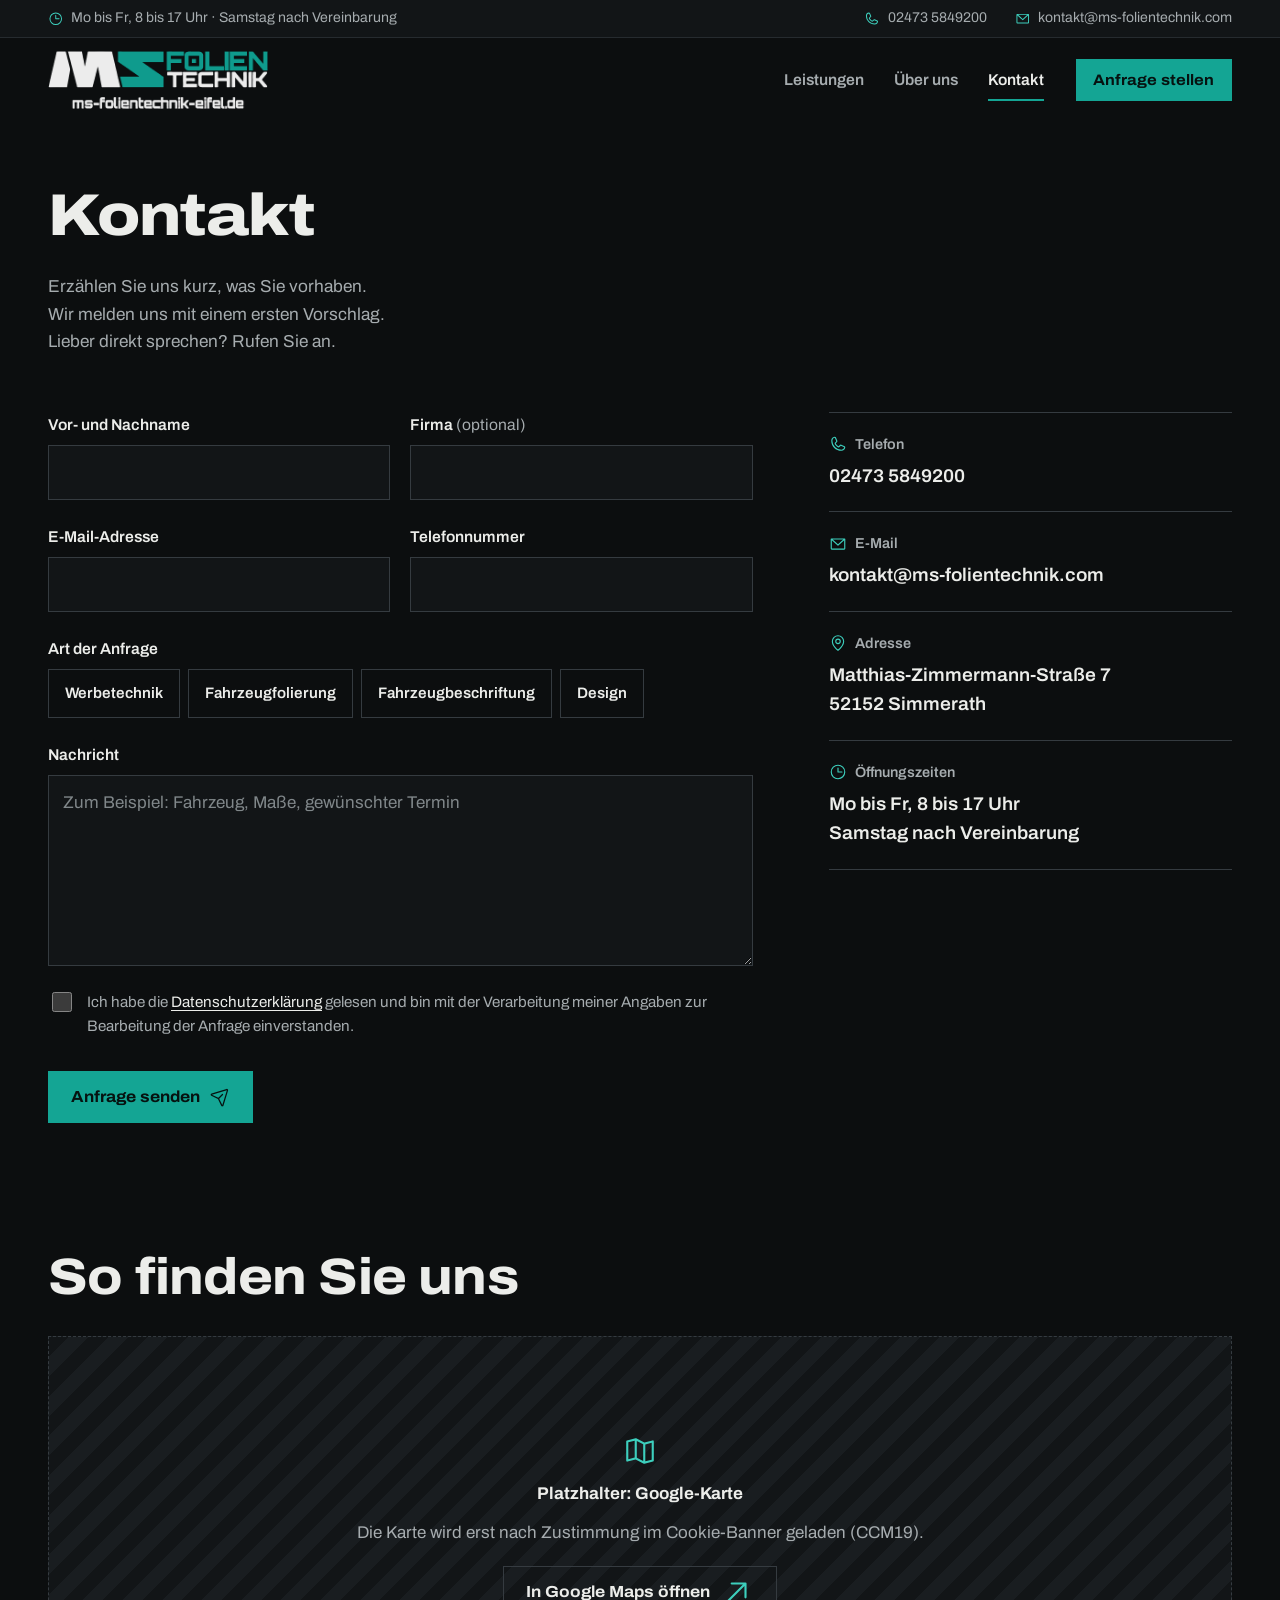
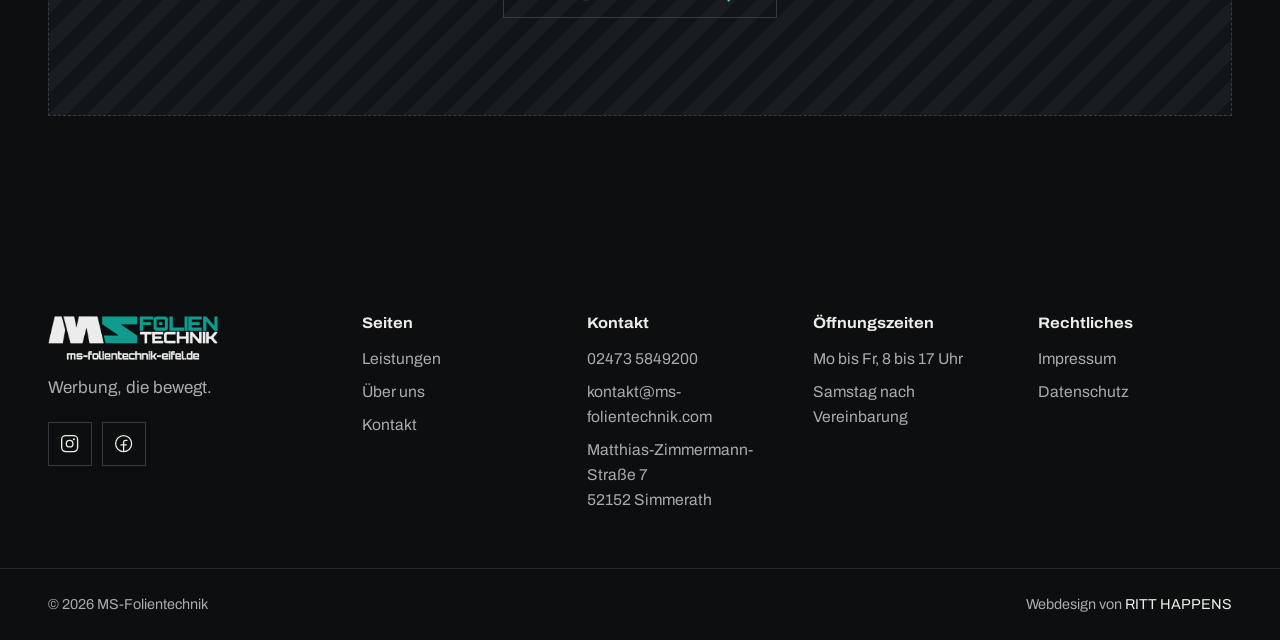
==== commit 577bac60: "Neues mobiles Vollbild-Menü, Burger rechtsbündig mit Animation Co-Authored-By: Claude Opus 5.5 <nore" ====
--- a/kontakt.html
+++ b/kontakt.html
@@ -3,11 +3,11 @@
 <head>
   <meta charset="utf-8">
   <meta name="viewport" content="width=device-width, initial-scale=1">
-  <title>Kontakt | MS-Folientechnik Simmerath</title>
-  <meta name="description" content="Kontakt zu MS-Folientechnik in Simmerath: Telefon 02473 5849200, kontakt@ms-folientechnik.com, Matthias-Zimmermann-Straße 7. Jetzt Anfrage stellen.">
+  <title>Kontakt &amp; Anfrage | MS-Folientechnik Simmerath</title>
+  <meta name="description" content="Jetzt Anfrage stellen: MS-Folientechnik, Matthias-Zimmermann-Straße 7, 52152 Simmerath. Tel. 02473 5849200, Mo bis Fr 8 bis 17 Uhr.">
   <meta name="theme-color" content="#0c0e0f">
-  <meta property="og:title" content="Kontakt | MS-Folientechnik Simmerath">
-  <meta property="og:description" content="Fahrzeugfolierung und Werbetechnik aus Simmerath in der Eifel.">
+  <meta property="og:title" content="Kontakt &amp; Anfrage | MS-Folientechnik Simmerath">
+  <meta property="og:description" content="Jetzt Anfrage stellen: MS-Folientechnik, Matthias-Zimmermann-Straße 7, 52152 Simmerath. Tel. 02473 5849200, Mo bis Fr 8 bis 17 Uhr.">
   <meta property="og:image" content="assets/img/ms-firmenfahrzeug-1200.webp">
   <link rel="preload" href="assets/fonts/archivo-var.woff2" as="font" type="font/woff2" crossorigin>
   <link rel="stylesheet" href="assets/css/style.css">
@@ -39,20 +39,34 @@
       <a class="brand" href="index.html" aria-label="MS-Folientechnik, zur Startseite">
         <img src="assets/img/ms-folientechnik-logo-480.png" width="480" height="126" alt="MS-Folientechnik">
       </a>
-      <nav class="nav" aria-label="Hauptnavigation">
-        <ul class="nav-list" id="nav-list">
-          <li><a href="leistungen.html">Leistungen</a></li>
-          <li><a href="ueber-uns.html">Über uns</a></li>
-          <li><a href="kontakt.html" aria-current="page">Kontakt</a></li>
-          <li class="nav-mobile-only"><a href="tel:+4924735849200">02473 5849200</a></li>
-        </ul>
+      <nav class="nav" id="site-nav" aria-label="Hauptnavigation">
+        <ul class="nav-list">
+          <li style="--i:0"><a href="leistungen.html"><span>Leistungen</span><svg class="ico" aria-hidden="true"><use href="assets/img/icons.svg#i-arrow-right"/></svg></a></li>
+          <li style="--i:1"><a href="ueber-uns.html"><span>Über uns</span><svg class="ico" aria-hidden="true"><use href="assets/img/icons.svg#i-arrow-right"/></svg></a></li>
+          <li style="--i:2"><a href="kontakt.html" aria-current="page"><span>Kontakt</span><svg class="ico" aria-hidden="true"><use href="assets/img/icons.svg#i-arrow-right"/></svg></a></li>
+        </ul>
+        <span class="nav-stripe" aria-hidden="true"></span>
+        <div class="nav-extra" style="--i:3">
+          <a class="btn btn-primary nav-cta" href="kontakt.html">
+            Anfrage stellen
+            <svg class="ico" aria-hidden="true"><use href="assets/img/icons.svg#i-arrow-right"/></svg>
+          </a>
+          <div class="nav-contact">
+            <a href="tel:+4924735849200"><svg class="ico" aria-hidden="true"><use href="assets/img/icons.svg#i-phone"/></svg>02473 5849200</a>
+            <a href="mailto:kontakt@ms-folientechnik.com"><svg class="ico" aria-hidden="true"><use href="assets/img/icons.svg#i-envelope-simple"/></svg>kontakt@ms-folientechnik.com</a>
+            <p><svg class="ico" aria-hidden="true"><use href="assets/img/icons.svg#i-clock"/></svg><span>Mo bis Fr, 8 bis 17 Uhr<br>Samstag nach Vereinbarung</span></p>
+          </div>
+          <div class="nav-social">
+            <a href="https://www.instagram.com/msfolientechnik/" target="_blank" rel="noopener" aria-label="MS-Folientechnik auf Instagram"><svg class="ico" aria-hidden="true"><use href="assets/img/icons.svg#i-instagram-logo"/></svg></a>
+            <a href="https://www.facebook.com/MSFolientechnik/" target="_blank" rel="noopener" aria-label="MS-Folientechnik auf Facebook"><svg class="ico" aria-hidden="true"><use href="assets/img/icons.svg#i-facebook-logo"/></svg></a>
+          </div>
+        </div>
       </nav>
       <div class="header-actions">
         <a class="btn btn-primary btn-sm" href="kontakt.html">Anfrage stellen</a>
-        <button class="nav-toggle" type="button" aria-expanded="false" aria-controls="nav-list" data-nav-toggle>
-          <svg class="ico ico-open" aria-hidden="true"><use href="assets/img/icons.svg#i-list"/></svg>
-          <svg class="ico ico-close" aria-hidden="true"><use href="assets/img/icons.svg#i-x"/></svg>
-          <span class="sr-only">Menü</span>
+        <button class="nav-toggle" type="button" aria-expanded="false" aria-controls="site-nav" data-nav-toggle>
+          <span class="burger" aria-hidden="true"><span></span><span></span></span>
+          <span class="nav-toggle-label" data-nav-label>Menü</span>
         </button>
       </div>
     </div>
--- a/assets/css/style.css
+++ b/assets/css/style.css
@@ -178,18 +178,33 @@
 .nav { margin-left: auto; }
 .nav-list { display: flex; gap: 30px; }
 .nav-list a {
+  display: block;
   text-decoration: none; font-weight: 600; font-size: .98rem; color: var(--muted);
   transition: color .2s;
   padding-block: 8px;
 }
+.nav-list a .ico, .nav-extra, .nav-stripe { display: none; }
 .nav-list a:hover { color: var(--text); }
-.nav-mobile-only { display: none; }
 .header-actions { display: flex; align-items: center; gap: 20px; }
+
+/* Burger: zwei Balken, die zum X werden */
 .nav-toggle {
-  display: none; background: none; border: 1px solid var(--line-strong); color: var(--text);
-  width: 44px; height: 44px; align-items: center; justify-content: center; cursor: pointer;
-}
-.nav-toggle .ico-close { display: none; }
+  display: none; align-items: center; gap: 12px;
+  height: 48px; padding: 0 0 0 12px; margin-right: -4px;
+  background: none; border: 0; color: var(--text); cursor: pointer;
+  font: inherit; font-weight: 700; font-size: .95rem; font-stretch: 108%;
+}
+.burger { position: relative; width: 28px; height: 14px; display: block; }
+.burger span {
+  position: absolute; left: 0; right: 0; height: 2px; background: currentColor;
+  transition: transform .45s var(--ease-out), top .45s var(--ease-out), width .45s var(--ease-out);
+}
+.burger span:first-child { top: 0; }
+.burger span:last-child { top: 12px; width: 70%; left: auto; }
+.nav-toggle:hover .burger span:last-child { width: 100%; }
+.nav-open .burger span { top: 6px; width: 100%; }
+.nav-open .burger span:first-child { transform: rotate(45deg); }
+.nav-open .burger span:last-child { transform: rotate(-45deg); }
 
 /* Hero */
 .hero {
@@ -504,21 +519,78 @@
   .topbar-contact .topbar-mail, .topbar-sat { display: none; }
   .topbar { font-size: .82rem; }
   .nav-toggle { display: inline-flex; }
+  .header-actions { margin-left: auto; }
   .header-actions .btn-sm { display: none; }
+  html.nav-open { overflow: hidden; }
+  .nav-open .site-header { border-bottom-color: var(--line); }
+
+  /* Vollflächiges Menü: wird wie eine Folie mit schräger Kante von oben aufgezogen */
   .nav {
-    position: fixed; inset: var(--header-h) 0 auto 0;
-    background: var(--bg); border-bottom: 1px solid var(--line);
-    visibility: hidden; opacity: 0; transform: translateY(-8px);
-    transition: opacity .25s var(--ease-out), transform .25s var(--ease-out), visibility .25s;
-  }
-  .nav-open .nav { visibility: visible; opacity: 1; transform: none; }
-  .nav-open .site-header { background: var(--bg); border-bottom-color: var(--line); }
-  .nav-open .nav-toggle .ico-open { display: none; }
-  .nav-open .nav-toggle .ico-close { display: block; }
-  .nav-list { flex-direction: column; gap: 0; padding: 8px var(--gutter) 24px; }
-  .nav-list a { display: block; padding: 14px 0; font-size: 1.2rem; color: var(--text); border-bottom: 1px solid var(--line); }
-  .nav-mobile-only { display: block; }
-  .nav-mobile-only a { color: var(--teal-ink); border-bottom: 0; }
+    position: fixed; inset: var(--header-h) 0 0 0; z-index: 40;
+    margin: 0; overflow-y: auto; overscroll-behavior: contain;
+    display: flex; flex-direction: column;
+    padding: 12px var(--gutter) calc(28px + env(safe-area-inset-bottom));
+    background: var(--bg);
+    visibility: hidden;
+    clip-path: polygon(0 0, 100% 0, 100% 0, 0 -40%);
+    transition: clip-path .6s var(--ease-out), visibility 0s linear .6s;
+  }
+  .nav-open .nav {
+    visibility: visible;
+    clip-path: polygon(0 0, 100% 0, 100% 140%, 0 100%);
+    transition: clip-path .6s var(--ease-out), visibility 0s;
+  }
+  .nav-list { flex-direction: column; gap: 0; }
+  .nav-list li, .nav-extra {
+    opacity: 0; transform: translateY(14px);
+    transition: opacity .35s ease, transform .5s var(--ease-out);
+  }
+  .nav-open .nav-list li, .nav-open .nav-extra {
+    opacity: 1; transform: none;
+    transition-delay: calc(.12s + var(--i) * .06s);
+  }
+  .nav-list a {
+    display: flex; align-items: center; justify-content: space-between; gap: 16px;
+    padding: 18px 0;
+    font-size: clamp(2rem, 9vw, 2.75rem); line-height: 1.05;
+    font-weight: 780; font-stretch: 114%; letter-spacing: -0.015em;
+    color: var(--text);
+    border-bottom: 1px solid var(--line);
+  }
+  .nav-list a .ico {
+    display: block; width: 28px; height: 28px; color: var(--muted);
+    transition: transform .3s var(--ease-out), color .2s;
+  }
+  .nav-list a:hover .ico, .nav-list a:focus-visible .ico { transform: translateX(4px); color: var(--teal-ink); }
+  .nav-list a[aria-current="page"] { color: var(--teal-ink); box-shadow: none; }
+  .nav-list a[aria-current="page"] .ico { color: var(--teal-ink); }
+
+  .nav-extra { display: grid; gap: 28px; position: relative; z-index: 1; }
+  .nav-cta { justify-content: center; min-height: 56px; font-size: 1.05rem; }
+  .nav-contact { display: grid; gap: 14px; color: var(--muted); font-size: .98rem; }
+  .nav-contact a, .nav-contact p { display: flex; align-items: flex-start; gap: 12px; text-decoration: none; }
+  .nav-contact a { color: var(--text); font-weight: 600; }
+  .nav-contact .ico { color: var(--teal-ink); margin-top: .15em; }
+  .nav-social { display: flex; gap: 10px; }
+  .nav-social a {
+    width: 48px; height: 48px; display: grid; place-items: center;
+    border: 1px solid var(--line-strong); color: var(--text);
+  }
+  .nav-social a:active { background: var(--teal); color: var(--on-teal); border-color: var(--teal); }
+
+  /* Türkises Band im selben Winkel wie im Hero, füllt den Raum zwischen Links und Kontakt */
+  .nav-stripe {
+    display: block; position: relative; flex: 1 1 auto; min-height: 72px;
+    margin-inline: calc(-1 * var(--gutter)); overflow: hidden; pointer-events: none;
+    opacity: 0; transition: opacity .4s ease;
+  }
+  .nav-stripe::before {
+    content: ""; position: absolute; top: 24px; bottom: 24px; right: 22%;
+    width: 56px; background: var(--teal);
+    transform: skewX(var(--slant)); transform-origin: 0 100%;
+  }
+  .nav-open .nav-stripe { opacity: 1; transition-delay: .3s; }
+  .nav-extra { margin-top: 0; padding-top: 0; }
 
   .slant, .slant > img { transform: none; }
   .slant-stripe { display: none; }
@@ -572,7 +644,9 @@
 }
 
 /* ===== Unterseiten ===== */
-.nav-list a[aria-current="page"] { color: var(--text); box-shadow: inset 0 -2px 0 var(--teal); }
+@media (min-width: 960px) {
+  .nav-list a[aria-current="page"] { color: var(--text); box-shadow: inset 0 -2px 0 var(--teal); }
+}
 
 .page-hero {
   position: relative; isolation: isolate; overflow: hidden;
